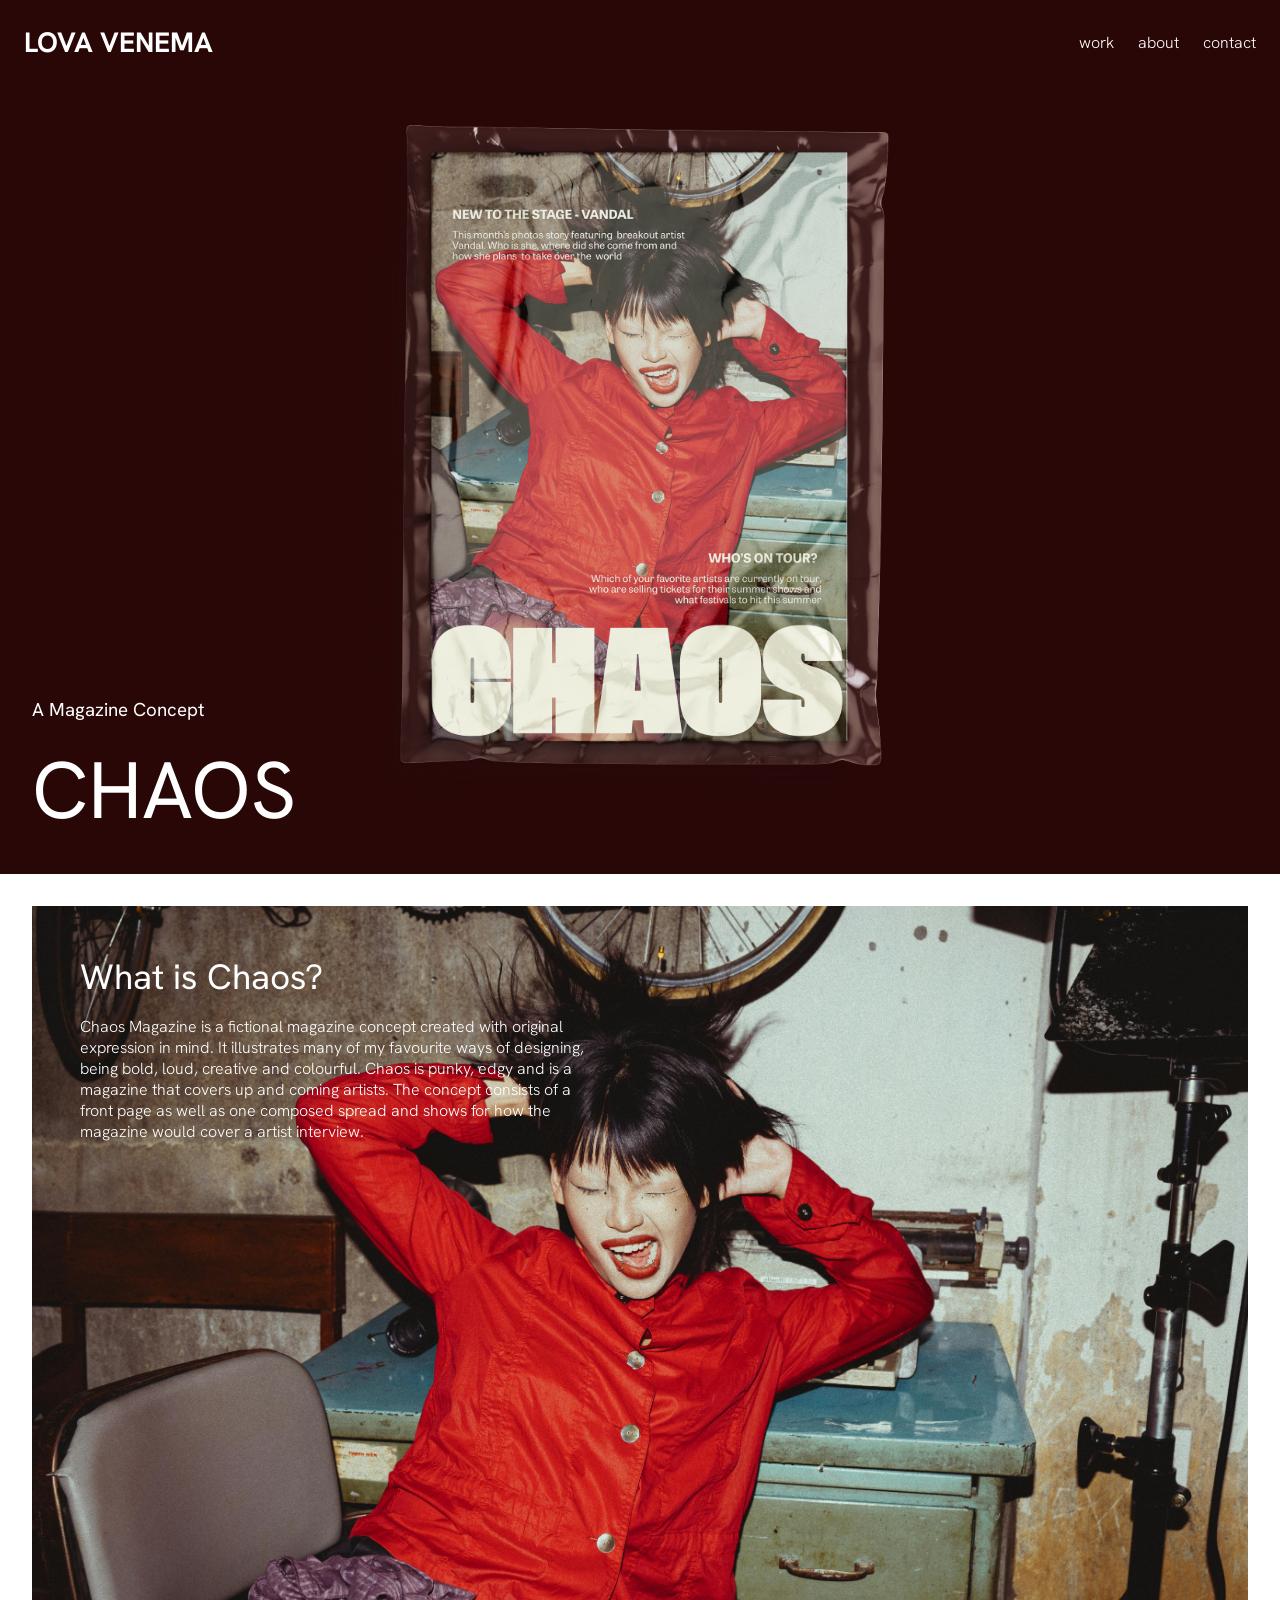
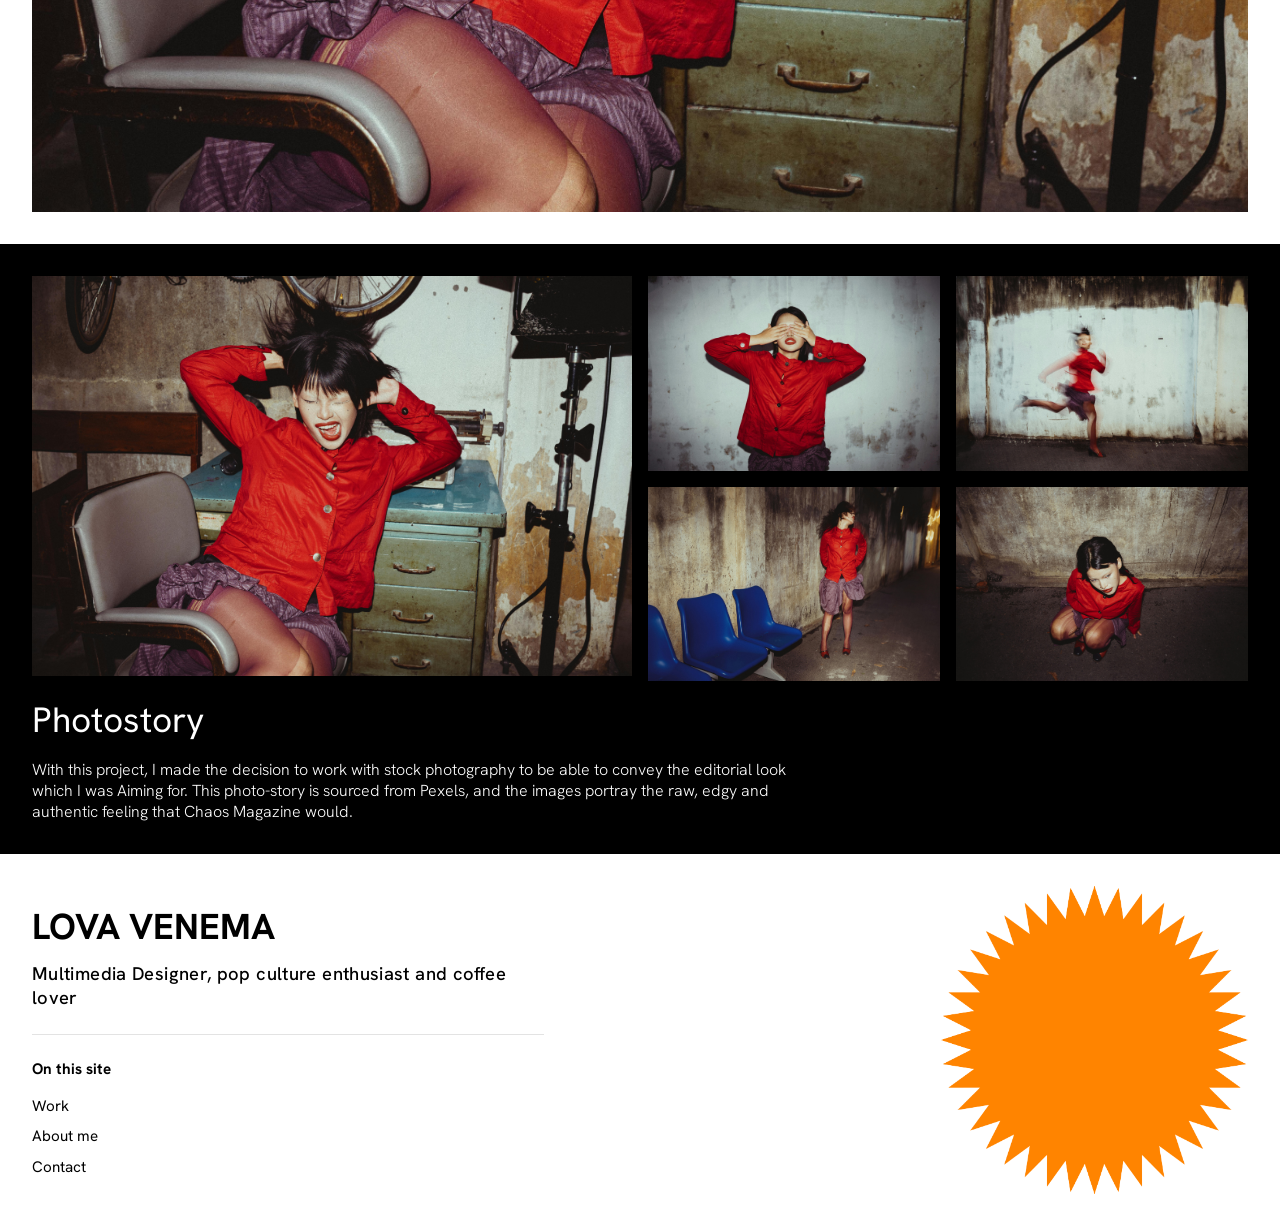
==== work-1.html @ 51ef4e52 "Work 1 Page setup and CSS" ====
<!DOCTYPE html>
<html lang="en">
  <head>
    <meta charset="UTF-8" />
    <meta name="viewport" content="width=device-width, initial-scale=1.0" />
    <title>CHAOS</title>
    <link rel="preconnect" href="https://fonts.googleapis.com" />
    <link rel="preconnect" href="https://fonts.gstatic.com" crossorigin />
    <link
      href="https://fonts.googleapis.com/css2?family=Hanken+Grotesk:ital,wght@0,100..900;1,100..900&display=swap"
      rel="stylesheet"
    />
    <link rel="stylesheet" href="./css/global.css" />
    <link rel="stylesheet" href="./css/work-1.css" />

    <link rel="icon" href="data:," />
  </head>

  <div data-include="./Components/menu.html"></div>
  <body>
    <main>
      <div class="work-hero">
        <div class="work-hero-title">
          <h3>A Magazine Concept</h3>
          <h1>CHAOS</h1>
        </div>
      </div>

      <div class="work-1-content">
        <div class="what-is-work-1">
          <div class="what-is-work-1-text-layout">
            <h2>What is Chaos?</h2>
            <p>
              Chaos Magazine is a fictional magazine concept created with
              original expression in mind. It illustrates many of my favourite
              ways of designing, being bold, loud, creative and colourful. Chaos
              is punky, edgy and is a magazine that covers up and coming
              artists. The concept consists of a front page as well as one
              composed spread and shows for how the magazine would cover a
              artist interview.
            </p>
          </div>
        </div>

        <div class="photostory-work-1">
           <div class="photostory-container">
            <div >
                <img  class="photostory-big-img" src="./Assets/Work1/pexels-img-3.jpg" alt="">
            </div>
               <div class="photostory-small-img-grid">
                   <img class="photostory-small-img" src="./Assets/Work1/pexels-img-1.jpg" alt="">
                   <img class="photostory-small-img" src="./Assets/Work1/pexels-img-2.jpg" alt="">
                   <img class="photostory-small-img" src="./Assets/Work1/pexels-img-4.jpg" alt="">
                   <img class="photostory-small-img" src="./Assets/Work1/pexels-img-5.jpg" alt="">
               </div>
           </div>
           <div class="photostory-text-layout">
            <h2>Photostory</h2>
            <p>
                With this project, I made the decision to work with stock photography to be able to convey the editorial look which I was Aiming for. This photo-story is sourced from Pexels, and the images portray the raw, edgy and authentic feeling that Chaos Magazine would. 
            </p>
          </div>
      </div>
    </main>
    <div data-include="./Components/footer.html"></div>
  </body>
  <script src="./JavaScript/include.js"></script>
  <script src="./JavaScript/intro.js"></script>
</html>
---- css/global.css ----
/* --- PAGE SETUP --- */
body {
  background-color: #ffffff;
  margin: 0;
  padding: 0;
}

/* --- PAGE SETUP --- */

/* --- FONT SPECIFICATIONS --- */

/* .hanken-grotesk-<uniquifier > {
  font-family: "Hanken Grotesk", sans-serif;
  font-optical-sizing: auto;
  font-weight: <weight>;
  font-style: normal;
} */

.big-heading {
  font-family: "Hanken Grotesk", sans-serif;
  font-size: 9rem;
  font-weight: 400;
  font-style: normal;
  margin: 0;
}

h1,
.h1 {
  font-family: "Hanken Grotesk", sans-serif;
  font-size: 5rem;
  font-weight: 400;
  font-style: normal;
  margin: 0;
}
h2,
.h2 {
  font-family: "Hanken Grotesk", sans-serif;
  font-size: 2.2rem;
  font-weight: 400;
  font-style: normal;
  margin: 0;
}

h3,
.h3 {
  font-family: "Hanken Grotesk", sans-serif;
  font-optical-sizing: auto;
  font-weight: 400;
  font-style: normal;
  margin: 0;
}

h4,
.h4 {
  font-family: "Hanken Grotesk", sans-serif;
  font-optical-sizing: auto;
  font-weight: 400;
  font-style: normal;
  margin: 0;
}

p,
.p {
  font-family: "Hanken Grotesk", sans-serif;
  font-optical-sizing: auto;
  font-weight: 300;
  font-style: normal;
  margin: 0;
}

/* --- FONT SPECIFICATIONS --- */

/* --- ICON SPECIFICATIONS --- */
.icon {
  height: 1.3em; /* scales with the text size */
  width: auto;
  vertical-align: middle; /* aligns the shape with the text line */
  margin: 0 0.15em;
}

.icon-large {
  height: 10em; /* scales with the text size */
  width: auto;
  vertical-align: middle; /* aligns the shape with the text line */
  margin: 0 0.15em;
}

/* --- ICON SPECIFICATIONS --- */
---- css/work-1.css ----
/* --- WORK 1 HERO --- */
.work-hero {
  display: flex;
  flex-direction: row;
  align-items: flex-end;
  background: url("../Assets/Work1/chaos-main-mockup.png");
  background-color: #290707;
  height: 90vh;
  /* width: 100%; */
  background-repeat: no-repeat;
  background-size: contain;
  background-position: center;
  padding: 2rem;
}

.work-hero-title {
  display: flex;
  flex-direction: column;
  color: white;
  gap: 1rem;
}

/* --- WORK 1 HERO --- */

/* --- WORK 1 - INTRO --- */

.what-is-work-1 {
  margin: 2rem;
  background: url("../Assets/Work1/pexels-img-3.jpg");
  height: 90vh;
  width: auto;
  background-repeat: no-repeat;
  background-size: cover;
  background-position: center;
  padding: 3rem;
}

.what-is-work-1-text-layout {
  display: flex;
  flex-direction: column;
  width: 40vw;
  color: white;
  gap: 1rem;
}

/* --- WORK 1 - INTRO --- */

/* --- WORK 1 - PHOTOSTORY*/

.photostory-work-1 {
  display: flex;
  flex-direction: column;
  gap: 1rem;
  background-color: black;
  padding: 2rem;
}

.photostory-container {
  display: grid;
  grid-template-columns: repeat(2, 1fr);
  gap: 1rem;
  width: 100%;
}

.photostory-big-img {
  width: 100%;
}

.photostory-small-img {
  width: 100%;
}

.photostory-small-img-grid {
  display: grid;
  grid-template-columns: 1fr 1fr;
  grid-template-rows: 1fr 1fr;
  gap: 1rem;
}

.photostory-text-layout {
  display: flex;
  flex-direction: column;
  width: 60vw;
  color: white;
  gap: 1rem;
}

/* --- WORK 1 - PHOTOSTORY*/
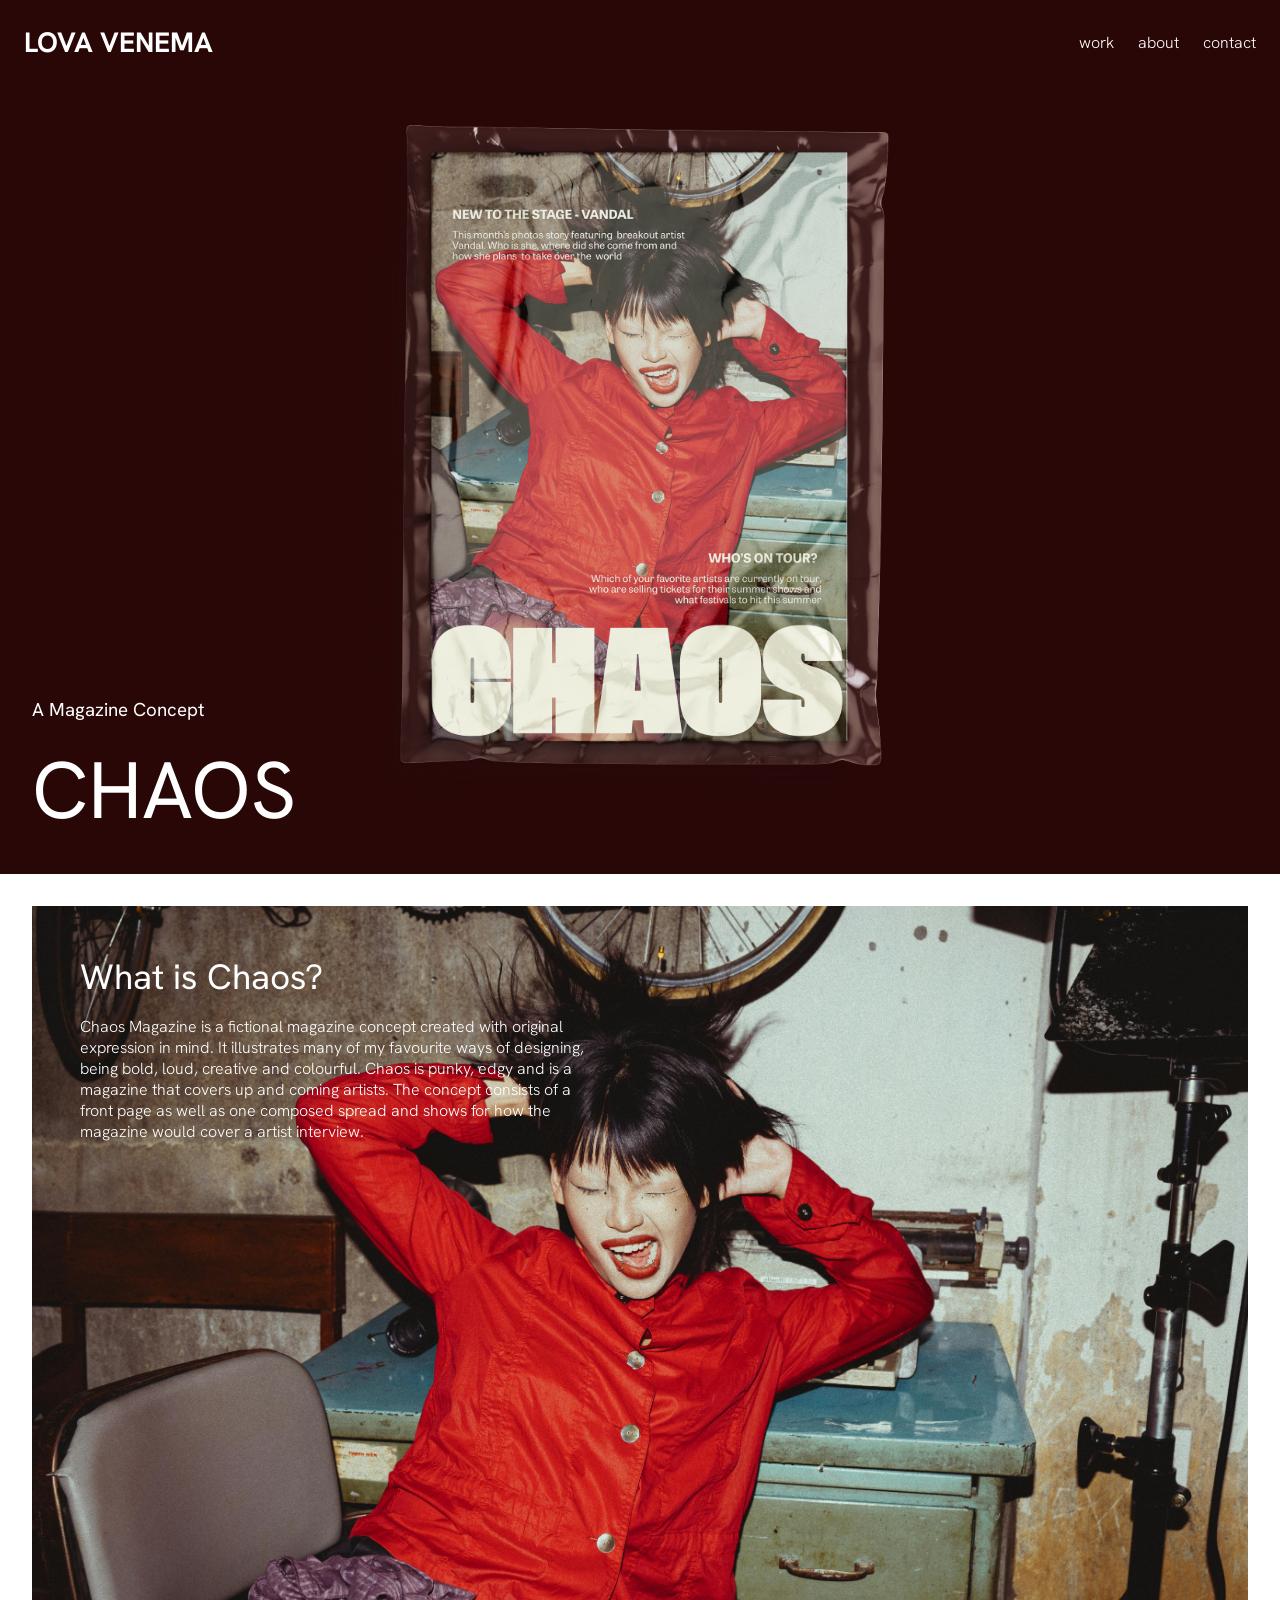
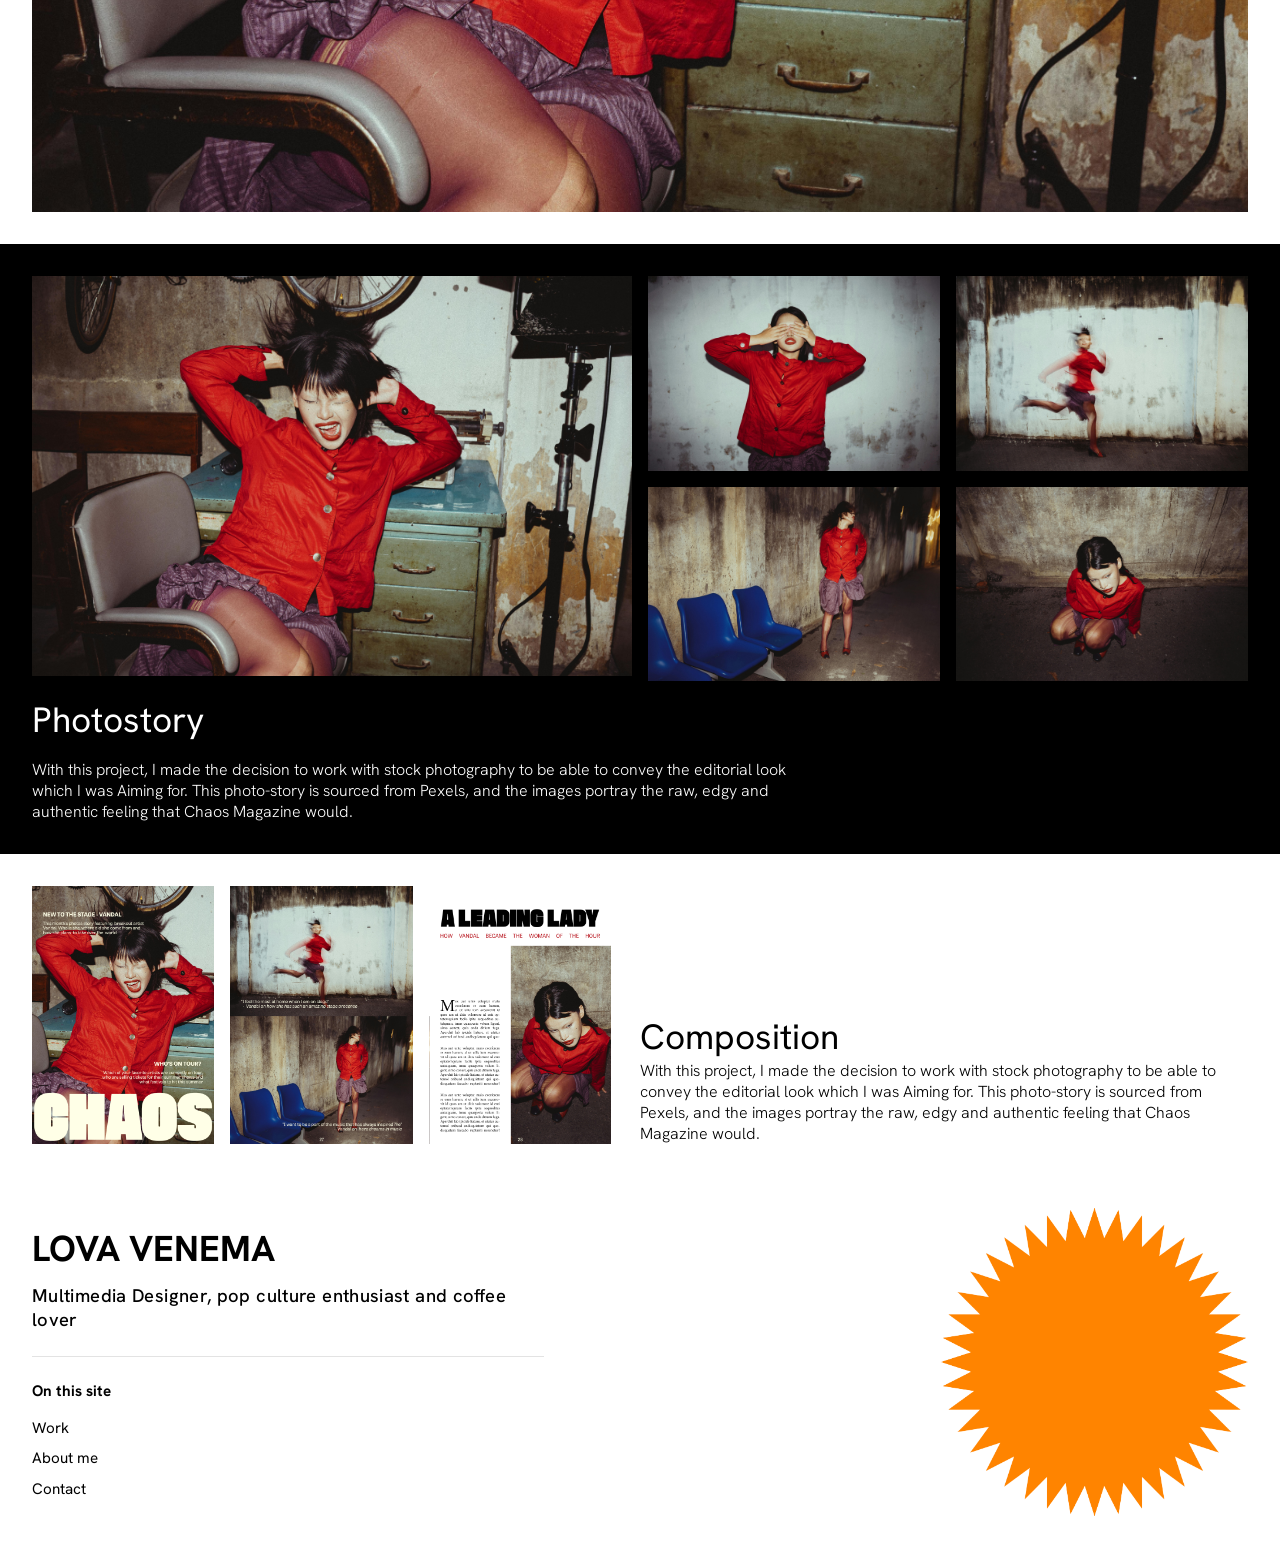
==== commit 77037ba5: "edits" ====
--- a/work-1.html
+++ b/work-1.html
@@ -43,24 +43,81 @@
         </div>
 
         <div class="photostory-work-1">
-           <div class="photostory-container">
-            <div >
-                <img  class="photostory-big-img" src="./Assets/Work1/pexels-img-3.jpg" alt="">
+          <div class="photostory-container">
+            <div>
+              <img
+                class="photostory-big-img"
+                src="./Assets/Work1/pexels-img-3.jpg"
+                alt=""
+              />
             </div>
-               <div class="photostory-small-img-grid">
-                   <img class="photostory-small-img" src="./Assets/Work1/pexels-img-1.jpg" alt="">
-                   <img class="photostory-small-img" src="./Assets/Work1/pexels-img-2.jpg" alt="">
-                   <img class="photostory-small-img" src="./Assets/Work1/pexels-img-4.jpg" alt="">
-                   <img class="photostory-small-img" src="./Assets/Work1/pexels-img-5.jpg" alt="">
-               </div>
-           </div>
-           <div class="photostory-text-layout">
+            <div class="photostory-small-img-grid">
+              <img
+                class="photostory-small-img"
+                src="./Assets/Work1/pexels-img-1.jpg"
+                alt=""
+              />
+              <img
+                class="photostory-small-img"
+                src="./Assets/Work1/pexels-img-2.jpg"
+                alt=""
+              />
+              <img
+                class="photostory-small-img"
+                src="./Assets/Work1/pexels-img-4.jpg"
+                alt=""
+              />
+              <img
+                class="photostory-small-img"
+                src="./Assets/Work1/pexels-img-5.jpg"
+                alt=""
+              />
+            </div>
+          </div>
+          <div class="photostory-text-layout">
             <h2>Photostory</h2>
             <p>
-                With this project, I made the decision to work with stock photography to be able to convey the editorial look which I was Aiming for. This photo-story is sourced from Pexels, and the images portray the raw, edgy and authentic feeling that Chaos Magazine would. 
+              With this project, I made the decision to work with stock
+              photography to be able to convey the editorial look which I was
+              Aiming for. This photo-story is sourced from Pexels, and the
+              images portray the raw, edgy and authentic feeling that Chaos
+              Magazine would.
             </p>
           </div>
-      </div>
+        </div>
+
+        <div class="composition-work-1">
+          <div class="composition-container">
+              <div class="composition-img-layout">
+                  <img
+                      class="composition-img"
+                     src="./Assets/Work1/chaos-composition-1.png"
+                     alt=""
+                   />
+                  <img
+                      class="composition-img"
+                      src="./Assets/Work1/chaos-composition-2.png"
+                     alt=""
+                    />
+                   <img
+                      class="composition-img"
+                      src="./Assets/Work1/chaos-composition-3.png"
+                      alt=""
+                    />
+             </div>
+
+              <div class="composition-text">
+                 <h2>Composition</h2>
+                 <p>
+                    With this project, I made the decision to work with stock
+                    photography to be able to convey the editorial look which I was
+                    Aiming for. This photo-story is sourced from Pexels, and the
+                    images portray the raw, edgy and authentic feeling that Chaos
+                    Magazine would.
+                  </p>
+              </div>
+          </div>
+        </div>
     </main>
     <div data-include="./Components/footer.html"></div>
   </body>
--- a/css/work-1.css
+++ b/css/work-1.css
@@ -85,4 +85,29 @@
   gap: 1rem;
 }
 
-/* --- WORK 1 - PHOTOSTORY*/
+/* --- WORK 1 -PHOTOSTORY --- */
+
+/* --- COMPOSTIION --- */
+
+.composition-work-1 {
+  padding: 2rem;
+}
+
+.composition-container {
+  display: grid;
+  grid-template-columns: repeat(2, 1fr);
+  justify-content: space-between;
+  align-items: flex-end;
+  width: 100%;
+}
+
+.composition-img-layout {
+  display: flex;
+  flex-direction: row;
+  width: 1;
+  gap: 1rem;
+}
+
+.composition-img {
+  width: 30%;
+}
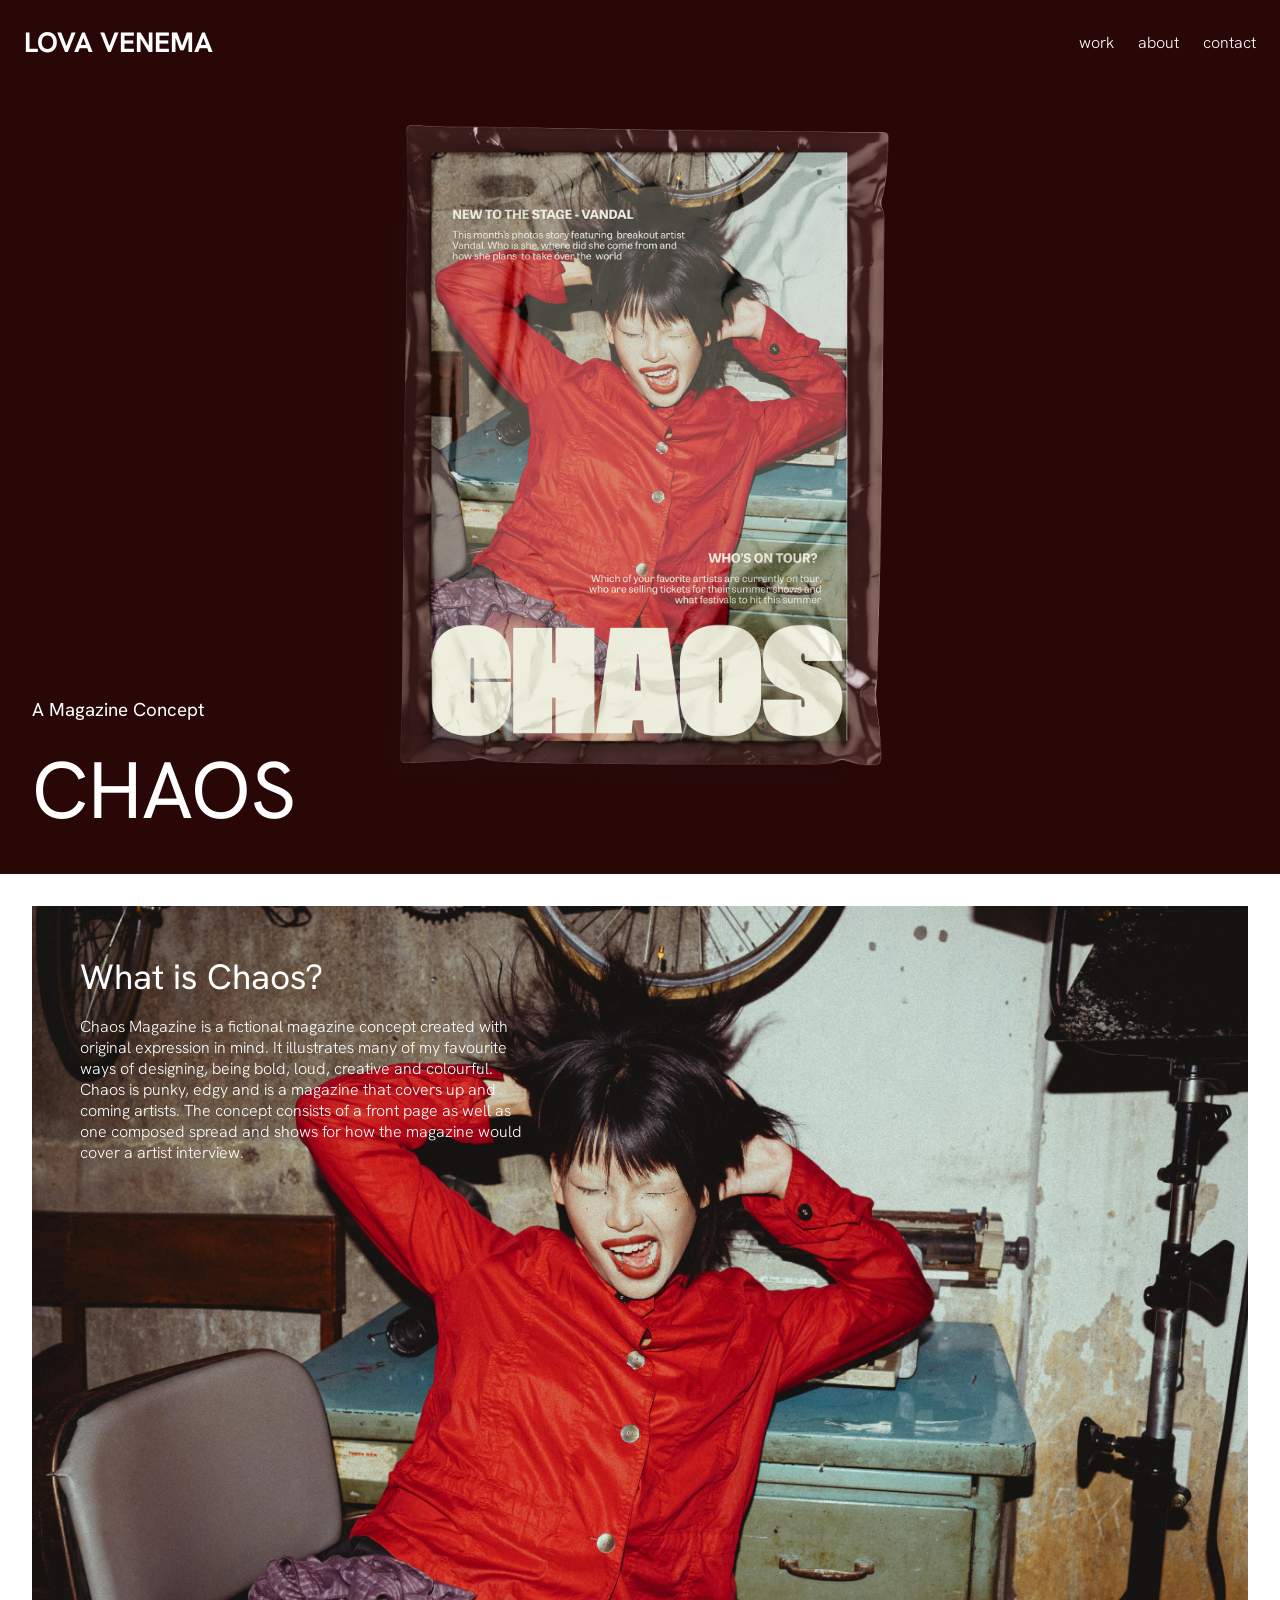
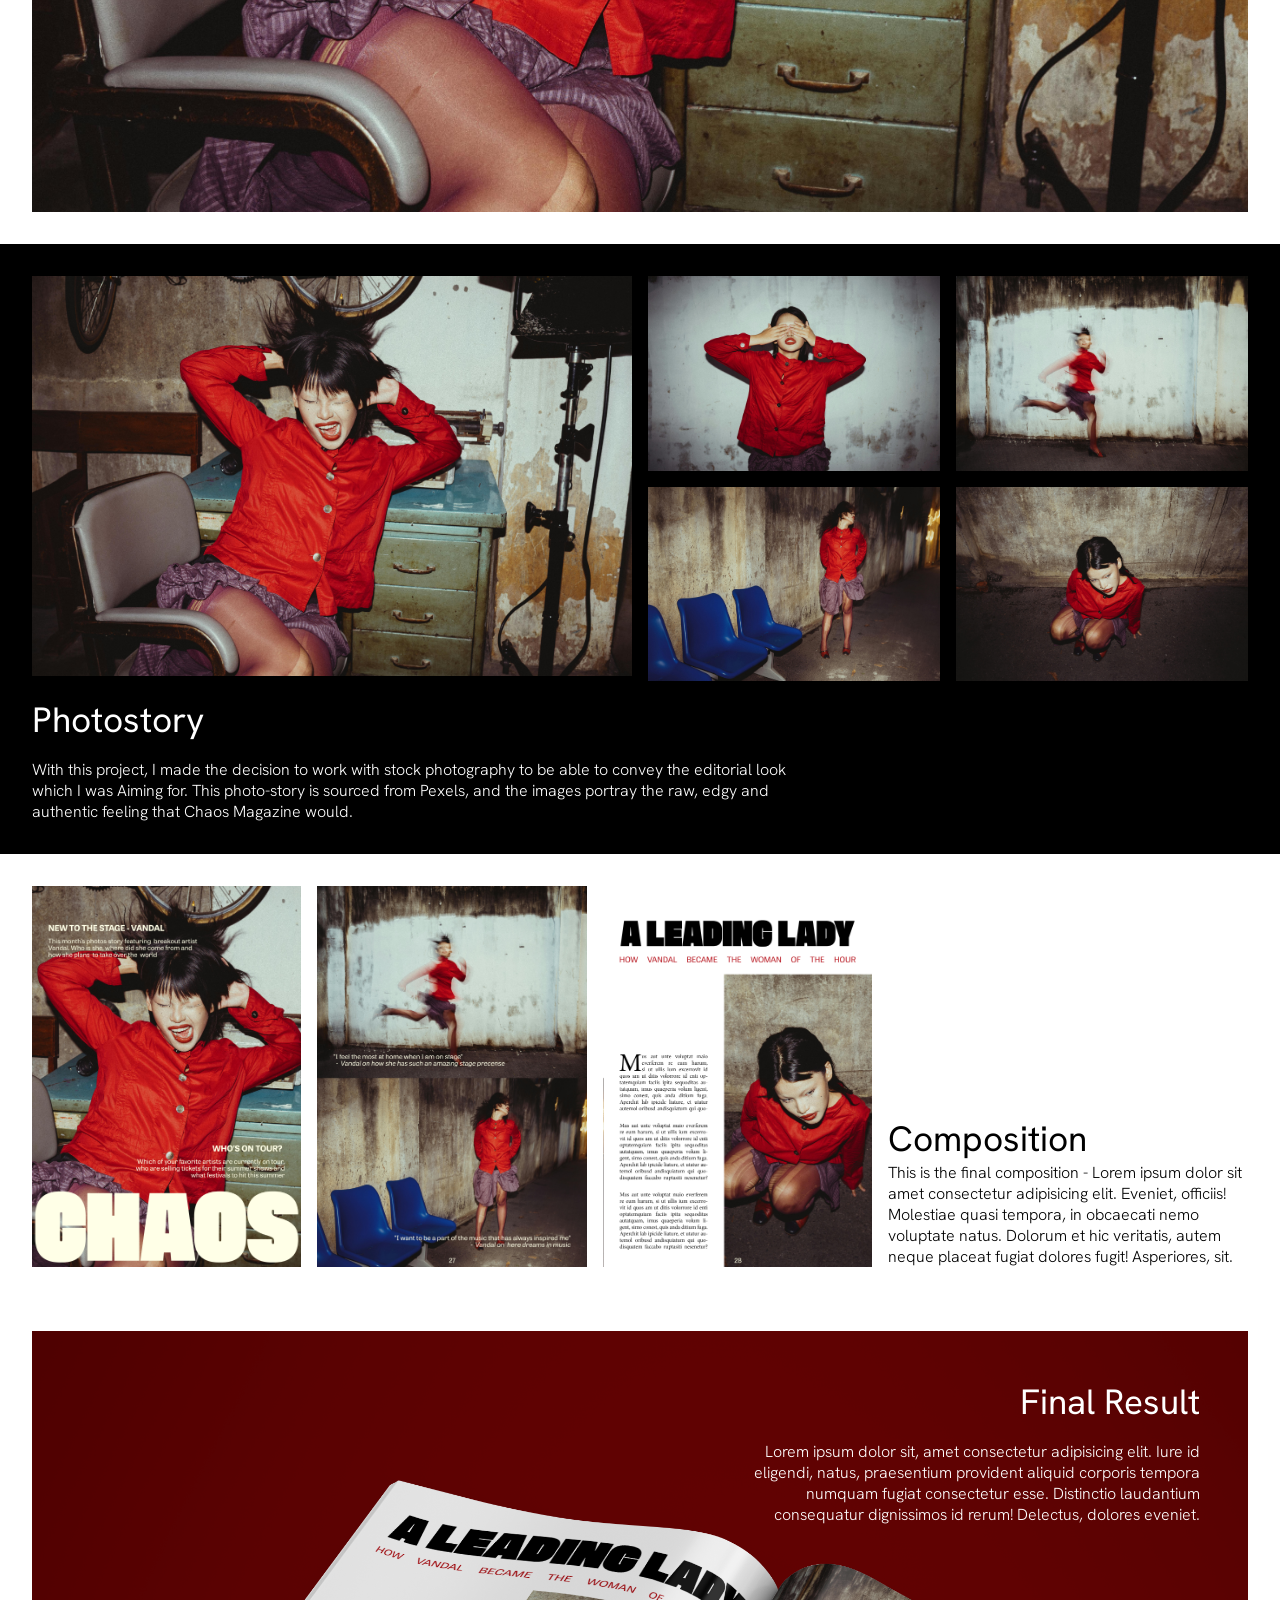
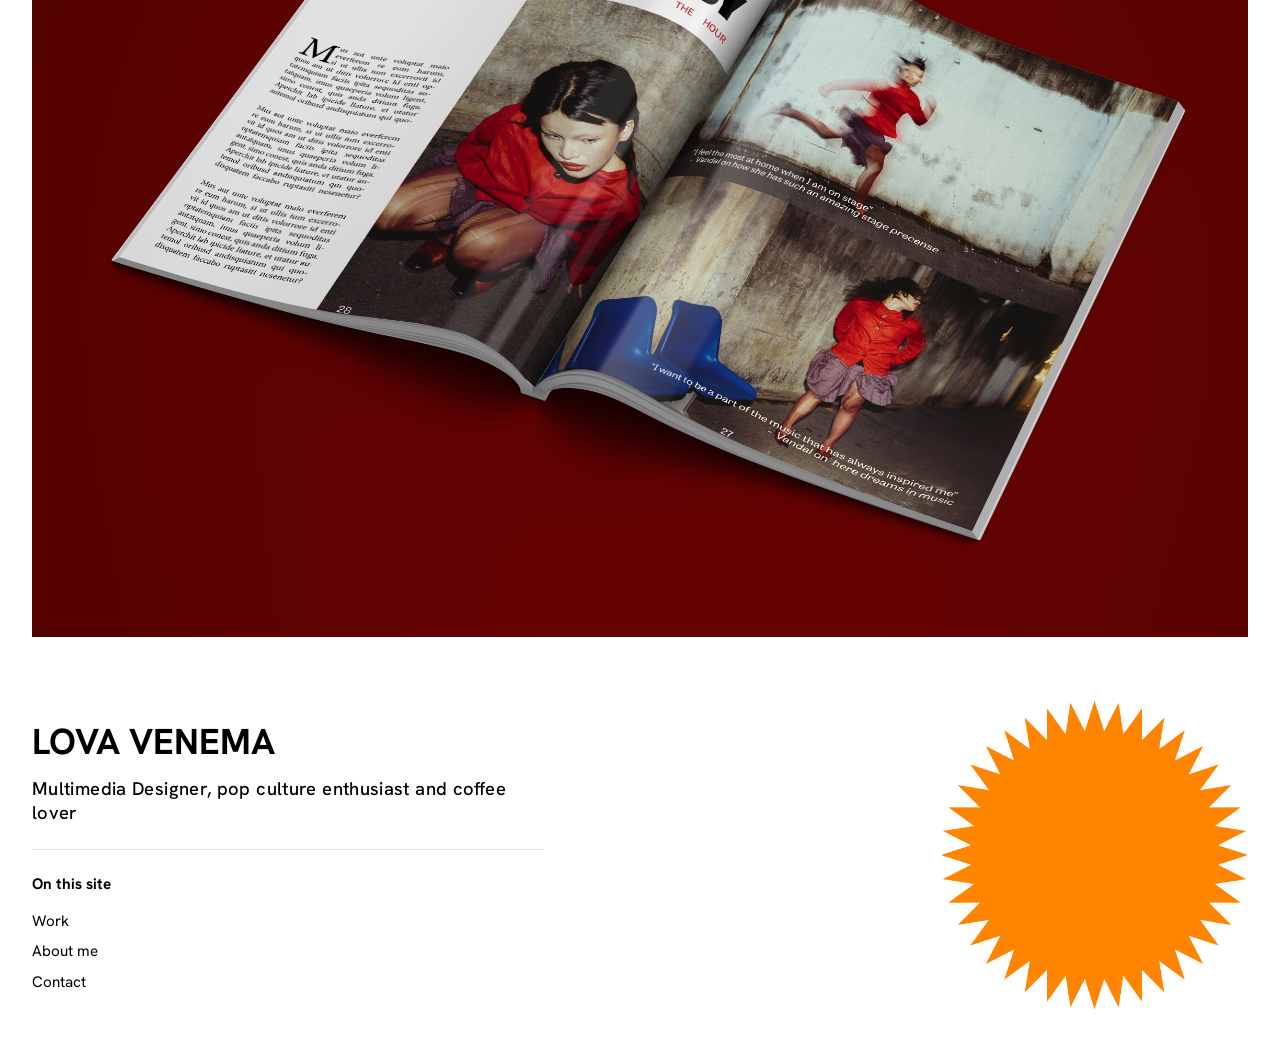
==== commit de3b9954: "Work 1 Page structure and content fill done!" ====
--- a/work-1.html
+++ b/work-1.html
@@ -87,37 +87,51 @@
         </div>
 
         <div class="composition-work-1">
-          <div class="composition-container">
-              <div class="composition-img-layout">
-                  <img
-                      class="composition-img"
-                     src="./Assets/Work1/chaos-composition-1.png"
-                     alt=""
-                   />
-                  <img
-                      class="composition-img"
-                      src="./Assets/Work1/chaos-composition-2.png"
-                     alt=""
-                    />
-                   <img
-                      class="composition-img"
-                      src="./Assets/Work1/chaos-composition-3.png"
-                      alt=""
-                    />
-             </div>
-
-              <div class="composition-text">
-                 <h2>Composition</h2>
-                 <p>
-                    With this project, I made the decision to work with stock
-                    photography to be able to convey the editorial look which I was
-                    Aiming for. This photo-story is sourced from Pexels, and the
-                    images portray the raw, edgy and authentic feeling that Chaos
-                    Magazine would.
-                  </p>
-              </div>
+          <div class="composition-container-work-1">
+            <div class="composition-img-layout">
+              <img
+                class="composition-img"
+                src="./Assets/Work1/chaos-composition-1.png"
+                alt=""
+              />
+              <img
+                class="composition-img"
+                src="./Assets/Work1/chaos-composition-2.png"
+                alt=""
+              />
+              <img
+                class="composition-img"
+                src="./Assets/Work1/chaos-composition-3.png"
+                alt=""
+              />
+            </div>
+            <div class="composition-text-layout">
+              <h2>Composition</h2>
+              <p>
+                This is the final composition - Lorem ipsum dolor sit amet
+                consectetur adipisicing elit. Eveniet, officiis! Molestiae quasi
+                tempora, in obcaecati nemo voluptate natus. Dolorum et hic
+                veritatis, autem neque placeat fugiat dolores fugit! Asperiores,
+                sit.
+              </p>
+            </div>
           </div>
         </div>
+
+        <div class="final-product-work-1">
+          <div class="main-container">
+            <div class="what-is-work-1-text-layout">
+              <h2>Final Result</h2>
+              <p>
+                Lorem ipsum dolor sit, amet consectetur adipisicing elit. Iure
+                id eligendi, natus, praesentium provident aliquid corporis
+                tempora numquam fugiat consectetur esse. Distinctio laudantium
+                consequatur dignissimos id rerum! Delectus, dolores eveniet.
+              </p>
+            </div>
+          </div>
+        </div>
+      </div>
     </main>
     <div data-include="./Components/footer.html"></div>
   </body>
--- a/css/work-1.css
+++ b/css/work-1.css
@@ -38,7 +38,7 @@
 .what-is-work-1-text-layout {
   display: flex;
   flex-direction: column;
-  width: 40vw;
+  width: 35vw;
   color: white;
   gap: 1rem;
 }
@@ -93,21 +93,42 @@
   padding: 2rem;
 }
 
-.composition-container {
+.composition-container-work-1 {
+  display: flex;
+  flex-direction: row;
+  gap: 1rem;
+  align-items: flex-end;
+}
+
+.composition-img-layout {
   display: grid;
-  grid-template-columns: repeat(2, 1fr);
-  justify-content: space-between;
-  align-items: flex-end;
+  grid-template-columns: repeat(3, 1fr);
+  gap: 1rem;
+  width: 70%;
+}
+
+.composition-img {
   width: 100%;
 }
 
-.composition-img-layout {
-  display: flex;
-  flex-direction: row;
-  width: 1;
-  gap: 1rem;
+.composition-text-layout {
+  width: 30%;
 }
 
-.composition-img {
-  width: 30%;
+/* --- COMPOSITION --- */
+
+/* --- FINAL PRODUCT --- */
+
+.main-container {
+  display: flex;
+  margin: 2rem;
+  background: url("../Assets/Work1/final-product.chaos.png");
+  height: 90vh;
+  width: auto;
+  background-repeat: no-repeat;
+  background-size: cover;
+  background-position: center;
+  padding: 3rem;
+  justify-content: flex-end;
+  text-align: end;
 }
